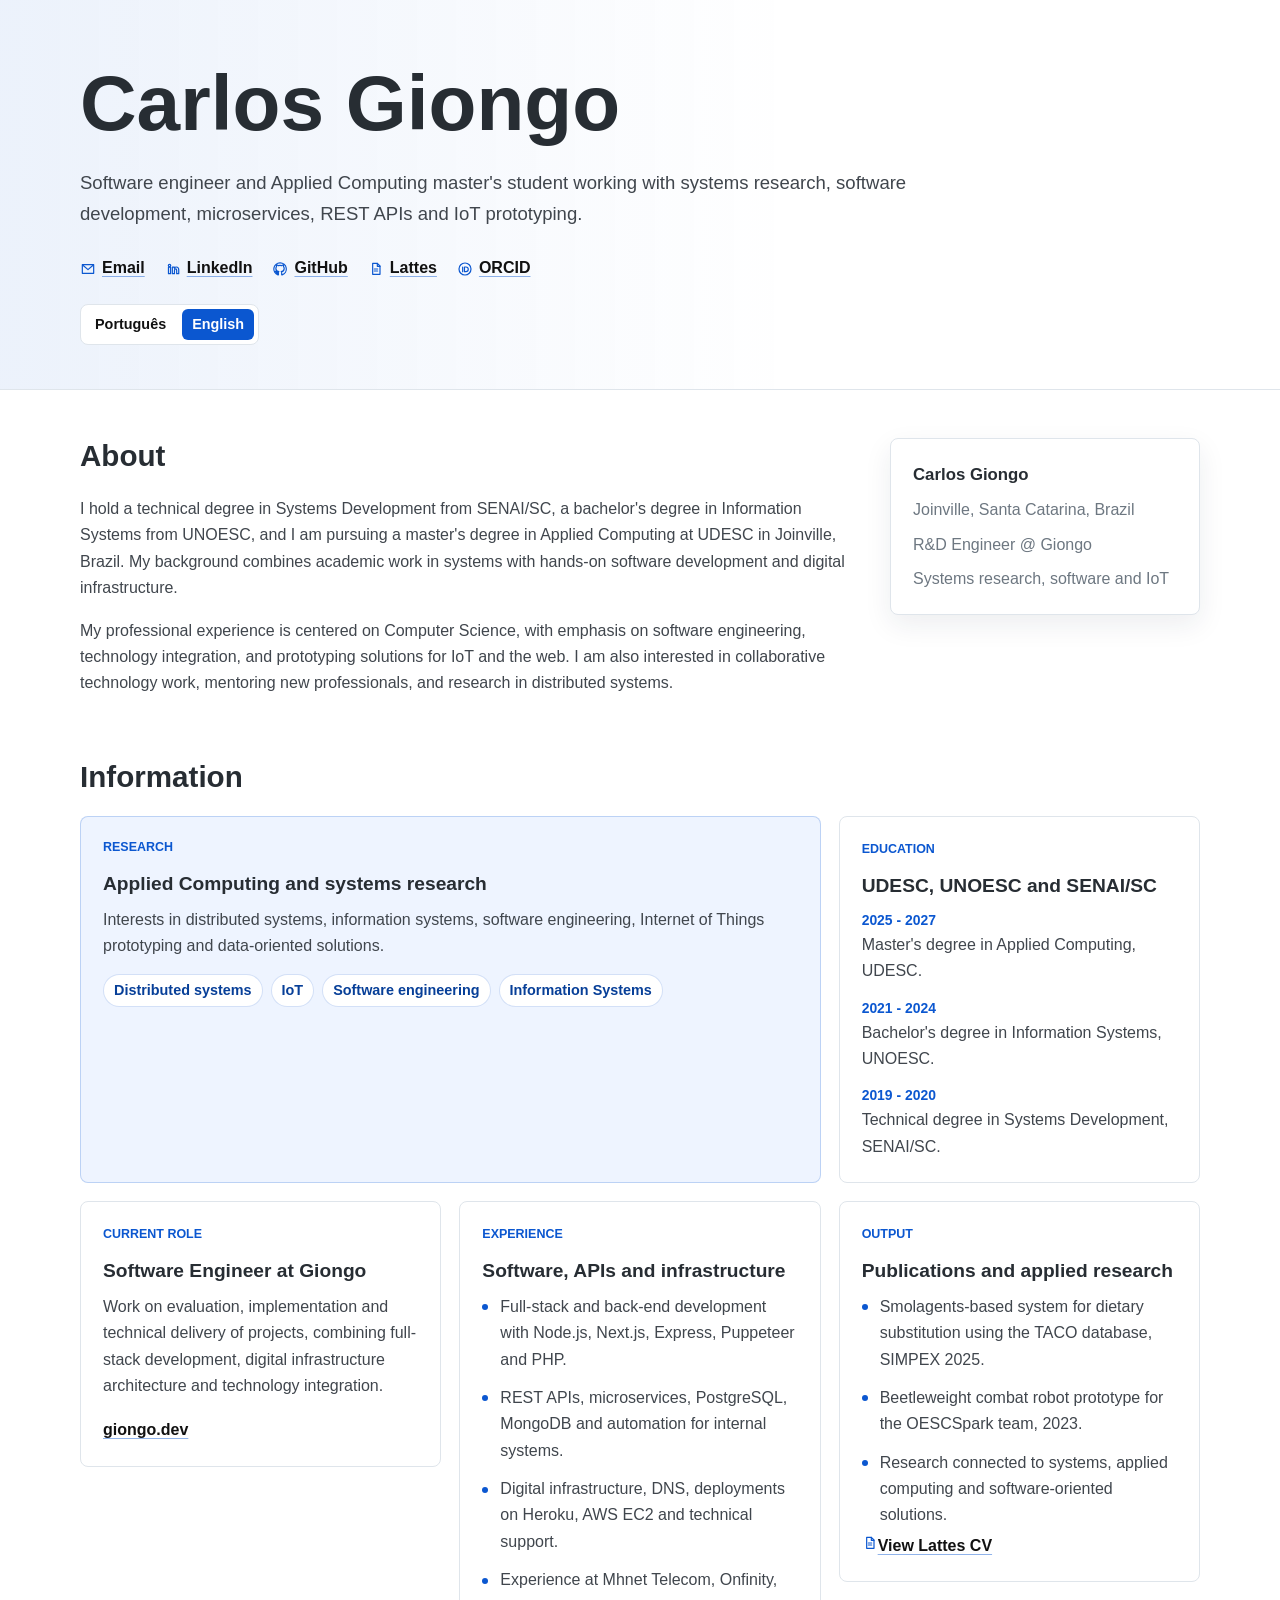
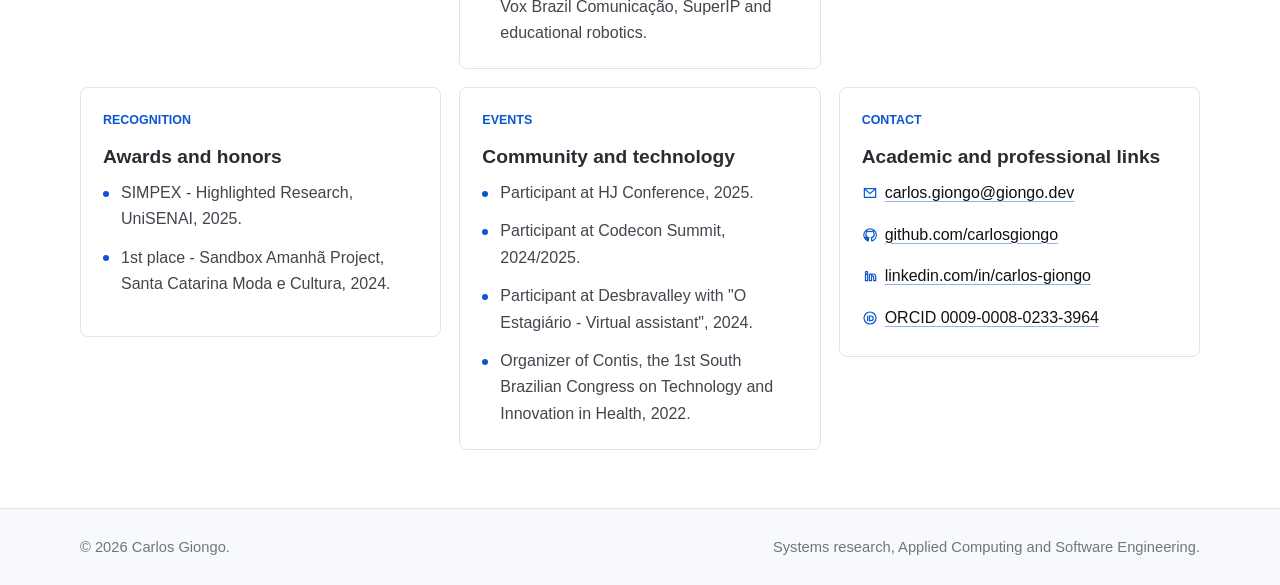
==== index.html @ 08990a7a "Add files via upload" ====
<!doctype html>
<html lang="pt-BR">
  <head>
    <meta charset="utf-8">
    <meta name="viewport" content="width=device-width, initial-scale=1">
    <title>Carlos Giongo | Pesquisa em Sistemas e Engenharia de Software</title>
    <meta name="description" content="Site pessoal de Carlos Giongo, engenheiro de software, mestrando em Computação Aplicada na UDESC e pesquisador em sistemas, software, microserviços, APIs REST e IoT.">
    <meta name="author" content="Carlos Giongo">
    <meta name="keywords" content="Carlos Giongo, Giongo, pesquisa em sistemas, sistemas de informação, computação aplicada, engenharia de software, sistemas distribuídos, microserviços, APIs REST, IoT, UDESC, UNOESC">
    <meta name="robots" content="index, follow">
    <meta name="theme-color" content="#0b57d0">
    <link rel="canonical" href="https://carlosgiongo.com.br/">
    <meta property="og:type" content="profile">
    <meta property="og:locale" content="pt_BR">
    <meta property="og:locale:alternate" content="en_US">
    <meta property="og:title" content="Carlos Giongo | Pesquisa em Sistemas">
    <meta property="og:description" content="Engenheiro de software e mestrando em Computação Aplicada, com atuação em pesquisa em sistemas, software, microserviços, APIs REST e IoT.">
    <meta property="og:url" content="https://carlosgiongo.com.br/">
    <meta property="og:site_name" content="Carlos Giongo">
    <meta name="twitter:card" content="summary">
    <meta name="twitter:title" content="Carlos Giongo | Pesquisa em Sistemas">
    <meta name="twitter:description" content="Engenheiro de software, pesquisador em sistemas e mestrando em Computação Aplicada na UDESC.">
    <link rel="alternate" hreflang="pt-BR" href="https://carlosgiongo.com.br/">
    <link rel="alternate" hreflang="en" href="https://carlosgiongo.com.br/en/">
    <link rel="alternate" hreflang="x-default" href="https://carlosgiongo.com.br/">
    <link rel="stylesheet" href="styles.css">
    <!-- Google tag (gtag.js) -->
    <script async src="https://www.googletagmanager.com/gtag/js?id=G-MVPJH0V9WR"></script>
    <script>
      window.dataLayer = window.dataLayer || [];
      function gtag(){dataLayer.push(arguments);}
      gtag('js', new Date());

      gtag('config', 'G-MVPJH0V9WR');
    </script>
    <script type="application/ld+json">
      {
        "@context": "https://schema.org",
        "@type": "Person",
        "name": "Carlos Giongo",
        "alternateName": ["Carlos Giongo", "Giongo", "GIONGO, C. E.", "GIONGO, Carlos"],
        "url": "https://carlosgiongo.com.br/",
        "email": "mailto:carlos.giongo@giongo.dev",
        "jobTitle": "Engenheiro de Software",
        "worksFor": {
          "@type": "Organization",
          "name": "Giongo"
        },
        "alumniOf": [
          {
            "@type": "CollegeOrUniversity",
            "name": "Universidade do Estado de Santa Catarina"
          },
          {
            "@type": "CollegeOrUniversity",
            "name": "Universidade do Oeste de Santa Catarina"
          },
          {
            "@type": "EducationalOrganization",
            "name": "SENAI/SC"
          }
        ],
        "knowsAbout": [
          "Pesquisa em sistemas",
          "Computação Aplicada",
          "Engenharia de Software",
          "Sistemas de Informação",
          "Sistemas Distribuídos",
          "Microserviços",
          "APIs REST",
          "Internet das Coisas"
        ],
        "sameAs": [
          "https://www.linkedin.com/in/carlos-giongo/",
          "https://github.com/carlosgiongo",
          "http://lattes.cnpq.br/2771022570185135",
          "https://orcid.org/0009-0008-0233-3964"
        ]
      }
    </script>
  </head>
  <body>
    <svg class="icon-sprite" aria-hidden="true" focusable="false">
      <symbol id="icon-mail" viewBox="0 0 24 24">
        <path d="M3.5 5.5h17v13h-17z"></path>
        <path d="m4 6 8 7 8-7"></path>
      </symbol>
      <symbol id="icon-linkedin" viewBox="0 0 24 24">
        <path d="M5.2 9.2h3.1v9.8H5.2z"></path>
        <path d="M6.8 5a1.8 1.8 0 1 1 0 3.6 1.8 1.8 0 0 1 0-3.6z"></path>
        <path d="M11 9.2h3v1.4c.5-.8 1.4-1.6 3-1.6 3 0 3.6 2 3.6 4.6V19h-3.1v-4.8c0-1.1 0-2.5-1.5-2.5s-1.8 1.2-1.8 2.5V19H11z"></path>
      </symbol>
      <symbol id="icon-github" viewBox="0 0 24 24">
        <path d="M12 2.8a9.3 9.3 0 0 0-3 18.1c.5.1.7-.2.7-.5v-1.8c-2.8.6-3.4-1.2-3.4-1.2-.5-1.1-1.1-1.4-1.1-1.4-.9-.6.1-.6.1-.6 1 .1 1.5 1 1.5 1 .9 1.5 2.3 1.1 2.9.8.1-.6.3-1.1.6-1.3-2.2-.2-4.5-1.1-4.5-4.7 0-1 .4-1.9 1-2.6-.1-.3-.4-1.3.1-2.6 0 0 .8-.3 2.7 1a9.2 9.2 0 0 1 4.9 0c1.8-1.3 2.7-1 2.7-1 .5 1.3.2 2.3.1 2.6.6.7 1 1.5 1 2.6 0 3.6-2.3 4.5-4.5 4.7.4.3.7.9.7 1.8v2.7c0 .3.2.6.7.5A9.3 9.3 0 0 0 12 2.8z"></path>
      </symbol>
      <symbol id="icon-doc" viewBox="0 0 24 24">
        <path d="M7 3.5h7l4 4V20H7z"></path>
        <path d="M14 3.5V8h4"></path>
        <path d="M9.5 12h5"></path>
        <path d="M9.5 15h5"></path>
      </symbol>
      <symbol id="icon-orcid" viewBox="0 0 24 24">
        <path d="M12 21a9 9 0 1 0 0-18 9 9 0 0 0 0 18z"></path>
        <path d="M8.5 9v7"></path>
        <path d="M11.2 9h2.2a3.5 3.5 0 0 1 0 7h-2.2z"></path>
      </symbol>
      <symbol id="icon-link" viewBox="0 0 24 24">
        <path d="M10 13.5a4 4 0 0 0 5.7 0l2-2a4 4 0 0 0-5.7-5.7l-1.1 1.1"></path>
        <path d="M14 10.5a4 4 0 0 0-5.7 0l-2 2a4 4 0 0 0 5.7 5.7l1.1-1.1"></path>
      </symbol>
    </svg>
    <header class="site-header">
      <div class="wrap">
        <h1>Carlos Giongo</h1>
        <p class="lead">
          Engenheiro de software e mestrando em Computação Aplicada, com atuação em pesquisa em sistemas,
          desenvolvimento de software, microserviços, APIs REST e prototipação de soluções para IoT.
        </p>
        <div class="quick-links" aria-label="Links principais">
          <a href="mailto:carlos.giongo@giongo.dev"><svg class="icon"><use href="#icon-mail"></use></svg>Email</a>
          <a href="https://www.linkedin.com/in/carlos-giongo/"><svg class="icon"><use href="#icon-linkedin"></use></svg>LinkedIn</a>
          <a href="https://github.com/carlosgiongo"><svg class="icon"><use href="#icon-github"></use></svg>GitHub</a>
          <a href="http://lattes.cnpq.br/2771022570185135"><svg class="icon"><use href="#icon-doc"></use></svg>Lattes</a>
          <a href="https://orcid.org/0009-0008-0233-3964"><svg class="icon"><use href="#icon-orcid"></use></svg>ORCID</a>
        </div>
        <div class="language-switch" aria-label="Selecionar idioma">
          <a class="is-current" href="./" lang="pt-BR" data-lang-switch="pt">Português</a>
          <a href="en/" lang="en" data-lang-switch="en">English</a>
        </div>
      </div>
    </header>

    <main class="wrap content" id="conteudo">
      <section class="intro" aria-labelledby="sobre">
        <div>
          <h2 id="sobre">Sobre</h2>
          <p>
            Sou técnico em Desenvolvimento de Sistemas pelo SENAI/SC, graduado em Sistemas de Informação pela
            UNOESC e mestrando em Computação Aplicada na UDESC, em Joinville/SC. Minha trajetória combina
            formação acadêmica em sistemas com atuação prática em desenvolvimento de software e infraestrutura
            digital.
          </p>
          <p>
            Experiência profissional em Ciência da Computação, com ênfase em engenharia de
            software, integração de tecnologia e prototipação de soluções para IoT e Web. Também me
            interesso por trabalho cooperativo em tecnologia, orientação de novos profissionais e pesquisa em
            sistemas distribuídos.
          </p>
        </div>
        <aside class="identity-card" aria-label="Resumo de identidade profissional">
          <strong>Carlos Giongo</strong>
          <span>Joinville, Santa Catarina, Brasil</span>
          <span>R&amp;D Engineer @ Giongo</span>
          <span>Pesquisa em sistemas, software e IoT</span>
        </aside>
      </section>

      <section aria-labelledby="cards">
        <h2 id="cards">Informações</h2>
        <div class="card-grid">
          <article class="card feature" style="height: 100%;">
            <p class="card-kicker">Pesquisa</p>
            <h3>Computação Aplicada e pesquisa em sistemas</h3>
            <p>
              Interesses em sistemas distribuídos, sistemas de informação, engenharia de software,
              prototipação para Internet das Coisas e soluções orientadas por dados.
            </p>
            <ul class="tag-list" aria-label="Tópicos de pesquisa">
              <li>Sistemas distribuídos</li>
              <li>IoT</li>
              <li>Engenharia de software</li>
              <li>Sistemas de Informação</li>
            </ul>
          </article>

          <article class="card">
            <p class="card-kicker">Formação</p>
            <h3>UDESC, UNOESC e SENAI/SC</h3>
            <ol class="timeline">
              <li>
                <time>2025 - 2027</time>
                <span>Mestrado em Computação Aplicada, UDESC.</span>
              </li>
              <li>
                <time>2021 - 2024</time>
                <span>Bacharelado em Sistemas de Informação, UNOESC.</span>
              </li>
              <li>
                <time>2019 - 2020</time>
                <span>Técnico em Desenvolvimento de Sistemas, SENAI/SC.</span>
              </li>
            </ol>
          </article>

          <article class="card">
            <p class="card-kicker">Atuação atual</p>
            <h3>Engenheiro de Software na Giongo</h3>
            <p>
              Atuação com avaliação, implementação e condução técnica de projetos, combinando desenvolvimento
              full-stack, arquitetura de infraestrutura digital e integração de tecnologia.
            </p>
            <a class="text-link" href="https://giongo.dev/">giongo.dev</a>
          </article>

          <article class="card">
            <p class="card-kicker">Experiência</p>
            <h3>Software, APIs e infraestrutura</h3>
            <ul class="plain-list">
              <li>Desenvolvimento full-stack e back-end com Node.js, Next.js, Express, Puppeteer e PHP.</li>
              <li>APIs REST, microserviços, PostgreSQL, MongoDB e automações para sistemas internos.</li>
              <li>Infraestrutura digital, DNS, deploy em Heroku, AWS EC2 e suporte técnico.</li>
              <li>Experiências em Mhnet Telecom, Onfinity, Vox Brazil Comunicação, SuperIP e robótica educacional.</li>
            </ul>
          </article>

          <article class="card">
            <p class="card-kicker">Produção</p>
            <h3>Publicações e pesquisa aplicada</h3>
            <ul class="plain-list">
              <li>Sistema baseado em Smolagents para substituição alimentar orientada pela base TACO, SIMPEX 2025.</li>
              <li>Protótipo de robô de combate beetleweight para a equipe OESCSpark, 2023.</li>
              <li>Pesquisas vinculadas a sistemas, computação aplicada e soluções orientadas por software.</li>
            </ul>
            <a class="text-link icon-link" href="http://lattes.cnpq.br/2771022570185135"><svg class="icon"><use href="#icon-doc"></use></svg>Ver currículo Lattes</a>
          </article>

          <article class="card">
            <p class="card-kicker">Reconhecimentos</p>
            <h3>Prêmios e títulos</h3>
            <ul class="plain-list">
              <li>SIMPEX - Pesquisa Destaque, UniSENAI, 2025.</li>
              <li>1º Lugar - Projeto Sandbox Amanhã, Santa Catarina Moda e Cultura, 2024.</li>
            </ul>
          </article>

          <article class="card">
            <p class="card-kicker">Eventos</p>
            <h3>Comunidade e tecnologia</h3>
            <ul class="plain-list">
              <li>Participação na HJ Conference, 2025.</li>
              <li>Participação no Codecon Summit, 2024/2025.</li>
              <li>Participação no Desbravalley com "O Estagiário - Assistente virtual", 2024.</li>
              <li>Organização do Contis, I Congresso Sul Brasileiro de Tecnologia e Inovação em Saúde, 2022.</li>
            </ul>
          </article>

          <article class="card">
            <p class="card-kicker">Contato</p>
            <h3>Links acadêmicos e profissionais</h3>
            <ul class="link-list">
              <li><a href="mailto:carlos.giongo@giongo.dev"><svg class="icon"><use href="#icon-mail"></use></svg>carlos.giongo@giongo.dev</a></li>
              <li><a href="https://github.com/carlosgiongo"><svg class="icon"><use href="#icon-github"></use></svg>github.com/carlosgiongo</a></li>
              <li><a href="https://www.linkedin.com/in/carlos-giongo/"><svg class="icon"><use href="#icon-linkedin"></use></svg>linkedin.com/in/carlos-giongo</a></li>
              <li><a href="https://orcid.org/0009-0008-0233-3964"><svg class="icon"><use href="#icon-orcid"></use></svg>ORCID 0009-0008-0233-3964</a></li>
            </ul>
          </article>
        </div>
      </section>
    </main>

    <footer class="site-footer">
      <div class="wrap footer-grid">
        <p>&copy; <span id="current-year">2026</span> Carlos Giongo.</p>
        <p>Pesquisa em sistemas, Computação Aplicada e Engenharia de Software.</p>
      </div>
    </footer>

    <script src="script.js"></script>
  </body>
</html>
---- styles.css ----
:root {
  --background: #ffffff;
  --surface: #f7f9fc;
  --surface-strong: #eef4ff;
  --text: #40464d;
  --heading: #272d33;
  --muted: #6d7781;
  --line: #dfe5eb;
  --blue: #0b57d0;
  --blue-dark: #073f98;
  --black: #111111;
  --shadow: 0 10px 28px rgba(20, 36, 64, 0.08);
}

* {
  box-sizing: border-box;
}

html {
  scroll-behavior: smooth;
}

body {
  margin: 0;
  background: var(--background);
  color: var(--text);
  font-family: Arial, Helvetica, sans-serif;
  font-size: 16px;
  line-height: 1.65;
}

.icon-sprite {
  display: none;
}

a {
  color: var(--black);
  text-decoration-color: rgba(11, 87, 208, 0.45);
  text-decoration-thickness: 1px;
  text-underline-offset: 3px;
}

a:hover,
a:focus {
  color: var(--blue);
}

.icon {
  width: 1em;
  height: 1em;
  flex: 0 0 auto;
  color: var(--blue);
  fill: none;
  stroke: currentColor;
  stroke-linecap: round;
  stroke-linejoin: round;
  stroke-width: 1.8;
}

.wrap {
  width: min(1120px, calc(100% - 40px));
  margin: 0 auto;
}

.site-header {
  border-bottom: 1px solid var(--line);
  background:
    linear-gradient(90deg, rgba(11, 87, 208, 0.08), rgba(11, 87, 208, 0) 62%),
    var(--background);
  padding: 56px 0 44px;
}

.eyebrow {
  margin: 0 0 4px;
  color: var(--blue);
  font-size: 0.95rem;
  font-weight: 700;
}

h1,
h2,
h3 {
  color: var(--heading);
  line-height: 1.2;
}

h1 {
  margin: 0;
  font-size: clamp(2.4rem, 7vw, 4.9rem);
  letter-spacing: 0;
}

h2 {
  margin: 0 0 22px;
  font-size: 1.85rem;
}

h3 {
  margin: 0 0 12px;
  font-size: 1.2rem;
}

.lead {
  max-width: 840px;
  margin: 18px 0 0;
  color: var(--text);
  font-size: 1.16rem;
}

.quick-links {
  display: flex;
  flex-wrap: wrap;
  gap: 10px 20px;
  margin-top: 26px;
}

.quick-links a {
  display: inline-flex;
  align-items: center;
  gap: 6px;
  font-weight: 700;
}

.language-switch {
  display: inline-flex;
  gap: 6px;
  margin-top: 22px;
  border: 1px solid var(--line);
  border-radius: 8px;
  padding: 4px;
  background: #ffffff;
}

.language-switch a {
  border-radius: 6px;
  padding: 4px 10px;
  color: var(--black);
  font-size: 0.9rem;
  font-weight: 700;
  text-decoration: none;
}

.language-switch a:hover,
.language-switch a:focus,
.language-switch .is-current {
  background: var(--blue);
  color: #ffffff;
}

.content {
  padding: 48px 0 58px;
}

.intro {
  display: grid;
  grid-template-columns: minmax(0, 1fr) 310px;
  gap: 34px;
  align-items: start;
  margin-bottom: 46px;
}

.intro p {
  max-width: 780px;
  margin: 0 0 16px;
}

.identity-card,
.card {
  border: 1px solid var(--line);
  border-radius: 8px;
  background: var(--background);
}

.identity-card {
  display: grid;
  gap: 8px;
  padding: 22px;
  box-shadow: var(--shadow);
}

.identity-card strong {
  color: var(--heading);
  font-size: 1.05rem;
}

.identity-card span {
  color: var(--muted);
}

.card-grid {
  display: grid;
  grid-template-columns: repeat(3, minmax(0, 1fr));
  align-items: start;
  gap: 18px;
}

.card {
  min-height: 250px;
  padding: 22px;
}

.card.feature {
  grid-column: span 2;
  min-height: 218px;
  padding-block: 20px;
  background: var(--surface-strong);
  border-color: rgba(11, 87, 208, 0.22);
}

.card p {
  margin: 0 0 14px;
}

.card-kicker {
  color: var(--blue);
  font-size: 0.78rem;
  font-weight: 700;
  letter-spacing: 0;
  text-transform: uppercase;
}

.tag-list,
.plain-list,
.link-list,
.timeline {
  margin: 0;
  padding: 0;
}

.tag-list {
  display: flex;
  flex-wrap: wrap;
  gap: 8px;
  list-style: none;
}

.tag-list li {
  border: 1px solid rgba(11, 87, 208, 0.18);
  border-radius: 999px;
  background: #ffffff;
  color: var(--blue-dark);
  padding: 4px 10px;
  font-size: 0.9rem;
  font-weight: 700;
}

.timeline,
.plain-list,
.link-list {
  list-style: none;
}

.plain-list li {
  position: relative;
  padding-left: 18px;
}

.plain-list li::before {
  position: absolute;
  left: 0;
  top: 0.66em;
  width: 6px;
  height: 6px;
  border-radius: 50%;
  background: var(--blue);
  content: "";
}

.timeline li + li,
.plain-list li + li,
.link-list li + li {
  margin-top: 12px;
}

.link-list a,
.icon-link {
  display: inline-flex;
  align-items: center;
  gap: 7px;
}

.timeline time {
  display: block;
  color: var(--blue);
  font-size: 0.87rem;
  font-weight: 700;
}

.timeline span {
  display: block;
}

.text-link {
  display: inline-block;
  margin-top: 4px;
  font-weight: 700;
}

.site-footer {
  border-top: 1px solid var(--line);
  background: var(--surface);
  color: var(--muted);
  padding: 26px 0;
  font-size: 0.92rem;
}

.footer-grid {
  display: flex;
  flex-wrap: wrap;
  justify-content: space-between;
  gap: 10px 24px;
}

.footer-grid p {
  margin: 0;
}

@media (max-width: 860px) {
  .intro,
  .card-grid {
    grid-template-columns: 1fr;
  }

  .card.feature {
    grid-column: auto;
  }

  .card {
    min-height: 0;
  }
}

@media (max-width: 560px) {
  .wrap {
    width: min(100% - 28px, 1120px);
  }

  .site-header {
    padding: 38px 0 34px;
  }

  .lead {
    font-size: 1.04rem;
  }

  .content {
    padding: 34px 0 42px;
  }

  .quick-links {
    gap: 8px 14px;
  }
}
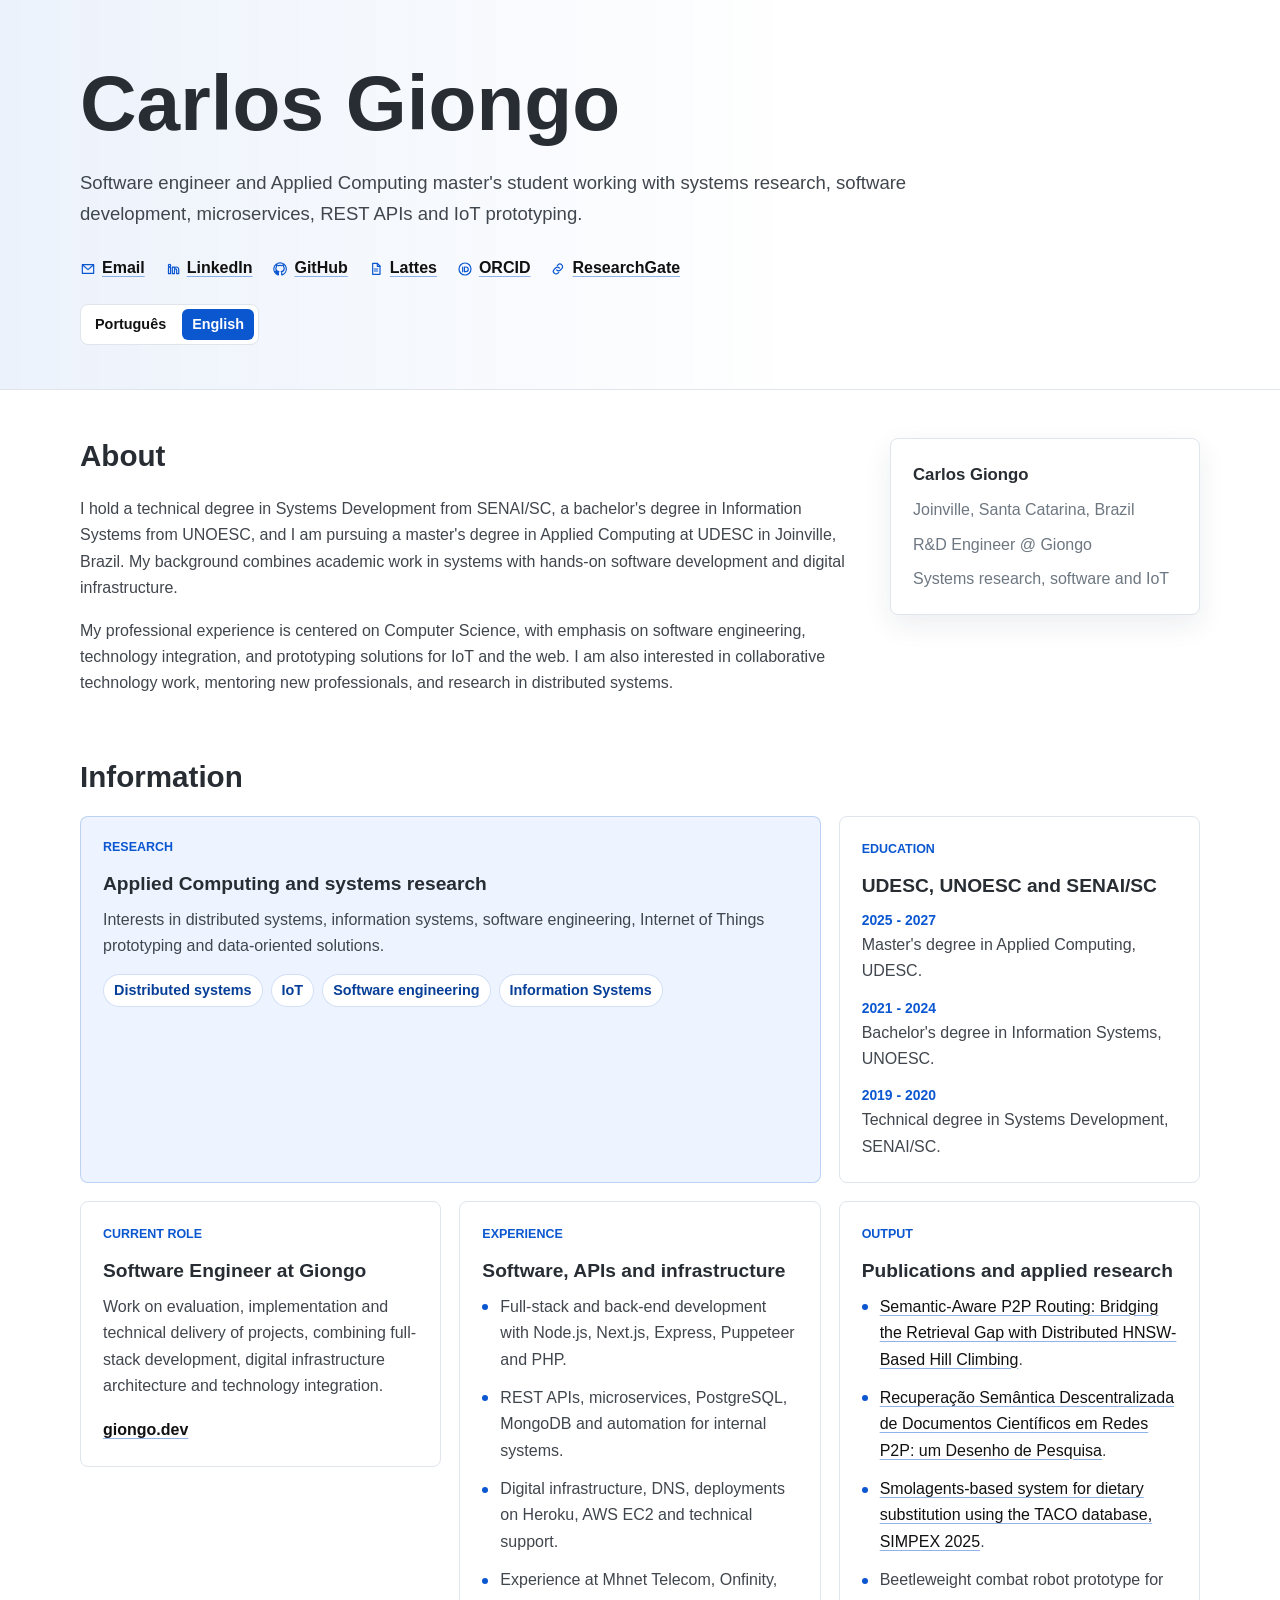
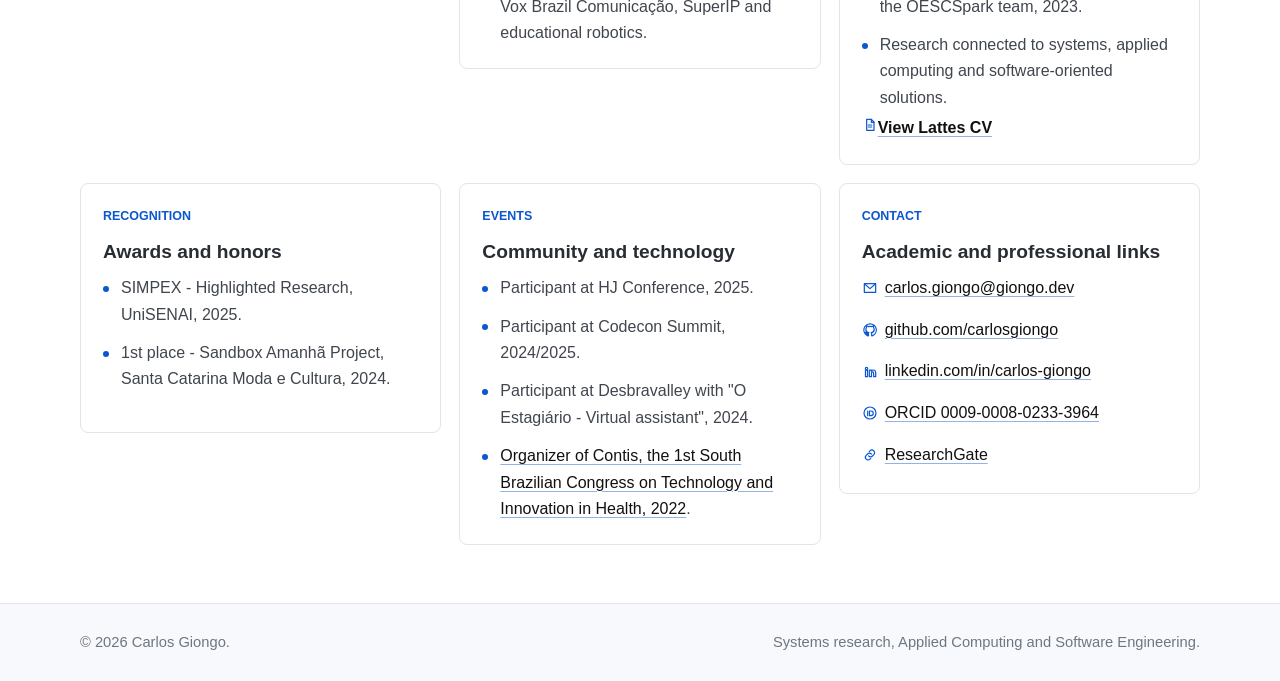
==== commit 63726fba: "feat: adicionado novas pesquisas" ====
--- a/index.html
+++ b/index.html
@@ -74,7 +74,8 @@
           "https://www.linkedin.com/in/carlos-giongo/",
           "https://github.com/carlosgiongo",
           "http://lattes.cnpq.br/2771022570185135",
-          "https://orcid.org/0009-0008-0233-3964"
+          "https://orcid.org/0009-0008-0233-3964",
+          "https://www.researchgate.net/profile/Carlos-Giongo-2"
         ]
       }
     </script>
@@ -122,6 +123,7 @@
           <a href="https://github.com/carlosgiongo"><svg class="icon"><use href="#icon-github"></use></svg>GitHub</a>
           <a href="http://lattes.cnpq.br/2771022570185135"><svg class="icon"><use href="#icon-doc"></use></svg>Lattes</a>
           <a href="https://orcid.org/0009-0008-0233-3964"><svg class="icon"><use href="#icon-orcid"></use></svg>ORCID</a>
+          <a href="https://www.researchgate.net/profile/Carlos-Giongo-2"><svg class="icon"><use href="#icon-link"></use></svg>ResearchGate</a>
         </div>
         <div class="language-switch" aria-label="Selecionar idioma">
           <a class="is-current" href="./" lang="pt-BR" data-lang-switch="pt">Português</a>
@@ -217,7 +219,9 @@
             <p class="card-kicker">Produção</p>
             <h3>Publicações e pesquisa aplicada</h3>
             <ul class="plain-list">
-              <li>Sistema baseado em Smolagents para substituição alimentar orientada pela base TACO, SIMPEX 2025.</li>
+              <li><a href="http://dx.doi.org/10.1007/978-3-032-23260-1_4">Semantic-Aware P2P Routing: Bridging the Retrieval Gap with Distributed HNSW-Based Hill Climbing</a>.</li>
+              <li><a href="https://doi.org/10.5753/sbsi_estendido.2026.249006">Recuperação Semântica Descentralizada de Documentos Científicos em Redes P2P: um Desenho de Pesquisa</a>.</li>
+              <li><a href="https://doi.org/10.29327/9786527216209.1091203">Sistema baseado em Smolagents para substituição alimentar orientada pela base TACO, SIMPEX 2025</a>.</li>
               <li>Protótipo de robô de combate beetleweight para a equipe OESCSpark, 2023.</li>
               <li>Pesquisas vinculadas a sistemas, computação aplicada e soluções orientadas por software.</li>
             </ul>
@@ -240,7 +244,7 @@
               <li>Participação na HJ Conference, 2025.</li>
               <li>Participação no Codecon Summit, 2024/2025.</li>
               <li>Participação no Desbravalley com "O Estagiário - Assistente virtual", 2024.</li>
-              <li>Organização do Contis, I Congresso Sul Brasileiro de Tecnologia e Inovação em Saúde, 2022.</li>
+              <li><a href="http://dx.doi.org/10.5965/9786588565643">Organização do Contis, I Congresso Sul Brasileiro de Tecnologia e Inovação em Saúde, 2022</a>.</li>
             </ul>
           </article>
 
@@ -252,6 +256,7 @@
               <li><a href="https://github.com/carlosgiongo"><svg class="icon"><use href="#icon-github"></use></svg>github.com/carlosgiongo</a></li>
               <li><a href="https://www.linkedin.com/in/carlos-giongo/"><svg class="icon"><use href="#icon-linkedin"></use></svg>linkedin.com/in/carlos-giongo</a></li>
               <li><a href="https://orcid.org/0009-0008-0233-3964"><svg class="icon"><use href="#icon-orcid"></use></svg>ORCID 0009-0008-0233-3964</a></li>
+              <li><a href="https://www.researchgate.net/profile/Carlos-Giongo-2"><svg class="icon"><use href="#icon-link"></use></svg>ResearchGate</a></li>
             </ul>
           </article>
         </div>
